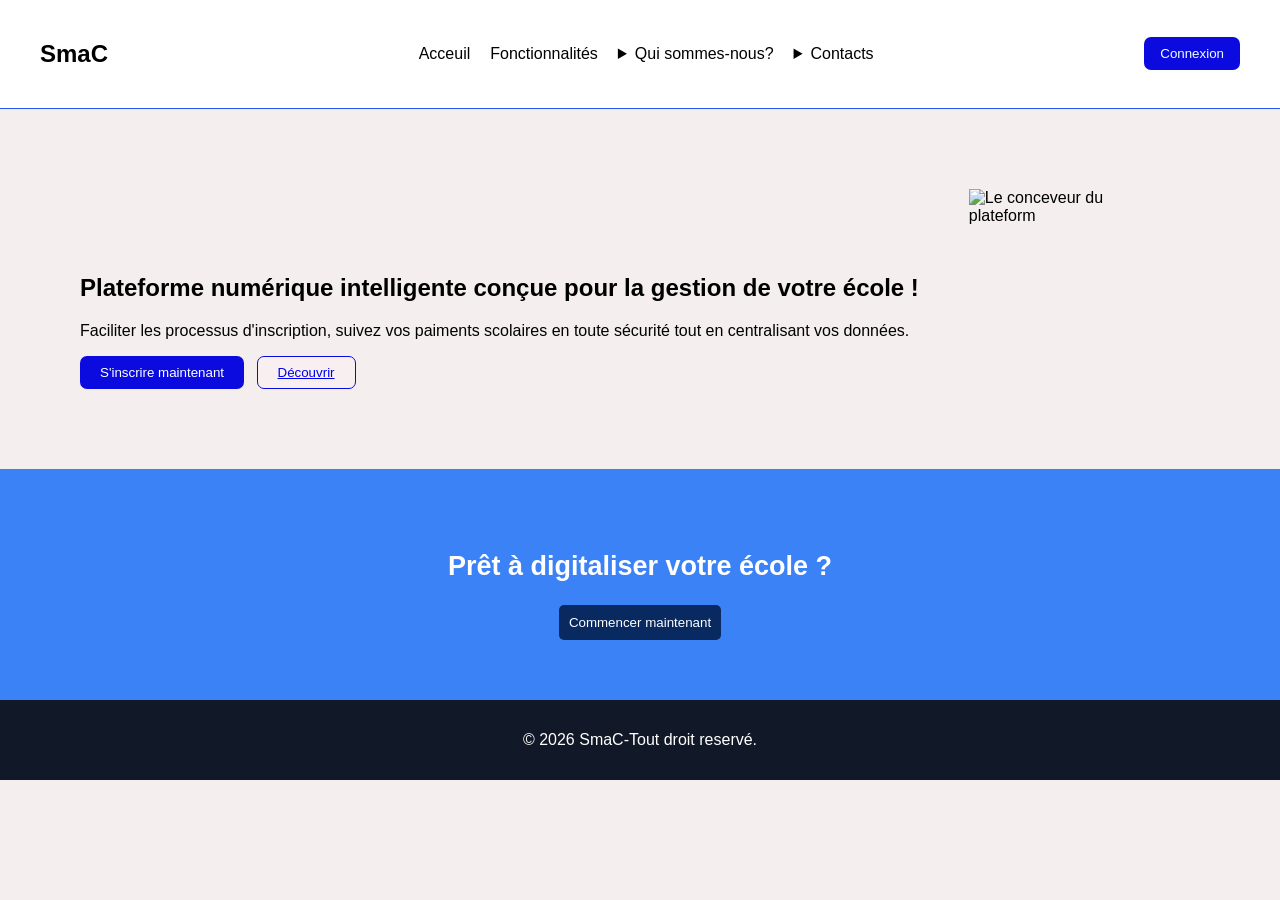
==== index.html @ 4f23d335 "The first project uploaded" ====
<!DOCTYPE html>
<html lang="fr">

<head>
  <meta charset="utf-8">
  <title>Première page web</title>
  <meta name="viewport" content="width=device-width, initial-scale=1, user-scalable=1" />
  <style>
    html {
      background-color: rgb(244, 238, 238);
      content-visibility: auto;
    }

    .nom {
      font-weight: 200px;
      font-family: Arial;
    }

    .en_tete {
      background-color: white;
      display: flex;
      justify-content: space-between;
      padding: 20px 40px;
      border-bottom: 0.5px solid rgb(32, 85, 244);
      align-items: center;
    }

    .liste {
      display: flex;
      justify-content: space-between;
      gap: 20px;
      list-style: none;
    }

    .connexion {
      background-color: rgb(11, 11, 224);
      color: azure;
      border-width: 0px;
      border-radius: 7px;
      padding: 9px 16px;
      cursor: pointer;
      transition: 0.15s;
    }

    .connexion:hover {
      opacity: 0.8;
    }

    .connexion:active {
      opacity: 0.5;
    }

    .Section1 {
      display: flex;
      align-items: flex-end;
      margin: 10px;
      padding: 70px;
      gap: 50px;
      justify-content: space-between 40px;


    }

    .inscription {
      background-color: rgb(11, 11, 224);
      color: white;
      border: 2px;
      border-radius: 7px;
      margin-right: 8px;
      cursor: pointer;
      border-radius: 7px;
      padding: 9px 20px;
      transition: 0.15s;
    }

    .inscription:hover {
      opacity: 0.8;
    }

    .inscription:active {
      opacity: 0.5;
    }

    .decouvrir {
      background-color: rgb(248, 240, 240);
      border: solid 0.5px rgb(11, 11, 224);
      border-radius: 7px;
      margin-right: 10px;
      cursor: pointer;
      padding: 7.9px 20px;
      transition: 0.15s;
    }

    .decouvrir:hover {
      opacity: 0.8;
    }

    .decouvrir:active {
      opacity: 0.5;
    }

    .final_word {
      text-align: center;
      background-color: #3B82F6;
      padding: 60px;
      color: white;
      font-family: Arial;
      font-size: large;
    }

    .commencer {
      background-color: #082a61;
      color: white;
      border-radius: 5px;
      border: none;
      padding: 10px;
      padding-inline: -5px;
      cursor: pointer;
      font-family: Arial;
      transition: 0.15s;
    }

    .commencer:hover {
      opacity: 0.8;
    }

    .commencer:active {
      opacity: 0.5;
    }

    body {
      font-family: Arial;
      margin: 0px;
    }

    footer {
      background-color: #111827;
      padding: 15px 30px;
      color: white;
      text-align: center;
    }
  </style>
</head>

<body>
  <header>
    <nav class="en_tete">
      <h1 class="nom">SmaC</h1>
      <ul class="liste">
        <li>Acceuil</li>
        <li>Fonctionnalités</li>
        <section>
          <details>
            <summary>Qui sommes-nous?</summary>
            <p> My name is NIYIBOGORA Jean Claude i was born in burundi and i've gotten a chance
              recently i'm pursuing my university studies in ALGERIA in computer science field!
              <br>
              I have always been driven to create my webpage to make my businesses & projects
              over the world get known ;
            </p>
            <p>

              This is the beginning of my career, I ensure that with a
              obsinated
              heart everthing will be done perfectly!<br>
              welcome to my SmaC plateform which goes :"School
              manager_Claude".
            </p>
          </details>
        </section>
        <section>
          <details>
            <summary>
              Contacts
            </summary>
            <p>
              <li>Whatsapp : +213562414591</li>
              <li>Mobile : +213781021986</li>
              <li>Youtube channel: www.youtube.com/@Strength_of_mind-i3y</li>
              <li>E-mail adress : nibogorajeanclaude2003@gmail.com</li>
            </p>
          </details>
        </section>

      </ul>
      <button class="connexion">Connexion</button>
    </nav>
  </header>
  <section class="Section1">
    <div>
      <h1>Plateforme numérique intelligente conçue pour la gestion de votre école !</h1>
      <p>Faciliter les processus d'inscription, suivez vos paiments scolaires en toute sécurité tout en
        centralisant vos données.
      </p>
      <button class="inscription">S'inscrire maintenant</button>
      <button class="decouvrir">
        <a href="c:\Users\ShiftTech\Documents\Projet De Plateforme Numérique De Gestion Scolaire.pdf" ,
          text-decoration="none" , color="black" target="_blank">Découvrir</a>
      </button>
    </div>
    <img src="c:\Users\ShiftTech\OneDrive\Images\PSX_20240601_235640.jpg" alt="Le conceveur du plateform" height="200"
      width="170">
  </section>

  <nav class="final_word">
    <h2>Prêt à digitaliser votre école ?</h2>
    <button class="commencer">
      Commencer maintenant
    </button>
  </nav>
  <footer>
    <p>© 2026 SmaC-Tout droit reservé.</p>
  </footer>
</body>

</html>
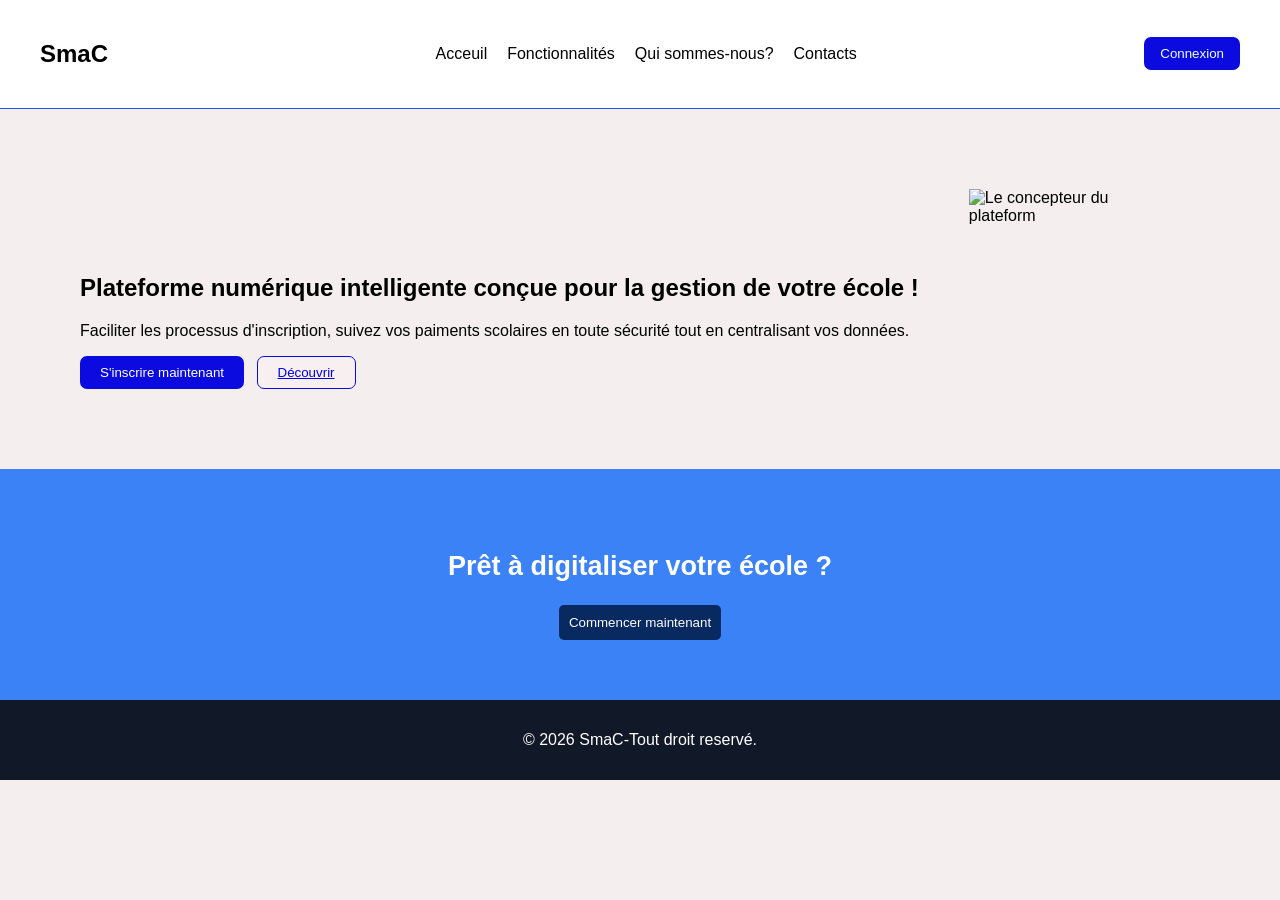
==== commit 82cf9058: "Update index.html" ====
--- a/index.html
+++ b/index.html
@@ -3,7 +3,7 @@
 
 <head>
   <meta charset="utf-8">
-  <title>Première page web</title>
+  <title>SmaC Plateform</title>
   <meta name="viewport" content="width=device-width, initial-scale=1, user-scalable=1" />
   <style>
     html {
@@ -149,39 +149,8 @@
       <ul class="liste">
         <li>Acceuil</li>
         <li>Fonctionnalités</li>
-        <section>
-          <details>
-            <summary>Qui sommes-nous?</summary>
-            <p> My name is NIYIBOGORA Jean Claude i was born in burundi and i've gotten a chance
-              recently i'm pursuing my university studies in ALGERIA in computer science field!
-              <br>
-              I have always been driven to create my webpage to make my businesses & projects
-              over the world get known ;
-            </p>
-            <p>
-
-              This is the beginning of my career, I ensure that with a
-              obsinated
-              heart everthing will be done perfectly!<br>
-              welcome to my SmaC plateform which goes :"School
-              manager_Claude".
-            </p>
-          </details>
-        </section>
-        <section>
-          <details>
-            <summary>
-              Contacts
-            </summary>
-            <p>
-              <li>Whatsapp : +213562414591</li>
-              <li>Mobile : +213781021986</li>
-              <li>Youtube channel: www.youtube.com/@Strength_of_mind-i3y</li>
-              <li>E-mail adress : nibogorajeanclaude2003@gmail.com</li>
-            </p>
-          </details>
-        </section>
-
+        <li>Qui sommes-nous?</li>
+        <li>Contacts</li>
       </ul>
       <button class="connexion">Connexion</button>
     </nav>
@@ -198,7 +167,7 @@
           text-decoration="none" , color="black" target="_blank">Découvrir</a>
       </button>
     </div>
-    <img src="c:\Users\ShiftTech\OneDrive\Images\PSX_20240601_235640.jpg" alt="Le conceveur du plateform" height="200"
+    <img src="c:\Users\ShiftTech\OneDrive\Images\PSX_20240601_235640.jpg" alt="Le concepteur du plateform" height="200"
       width="170">
   </section>
 
@@ -213,4 +182,4 @@
   </footer>
 </body>
 
-</html>+</html>
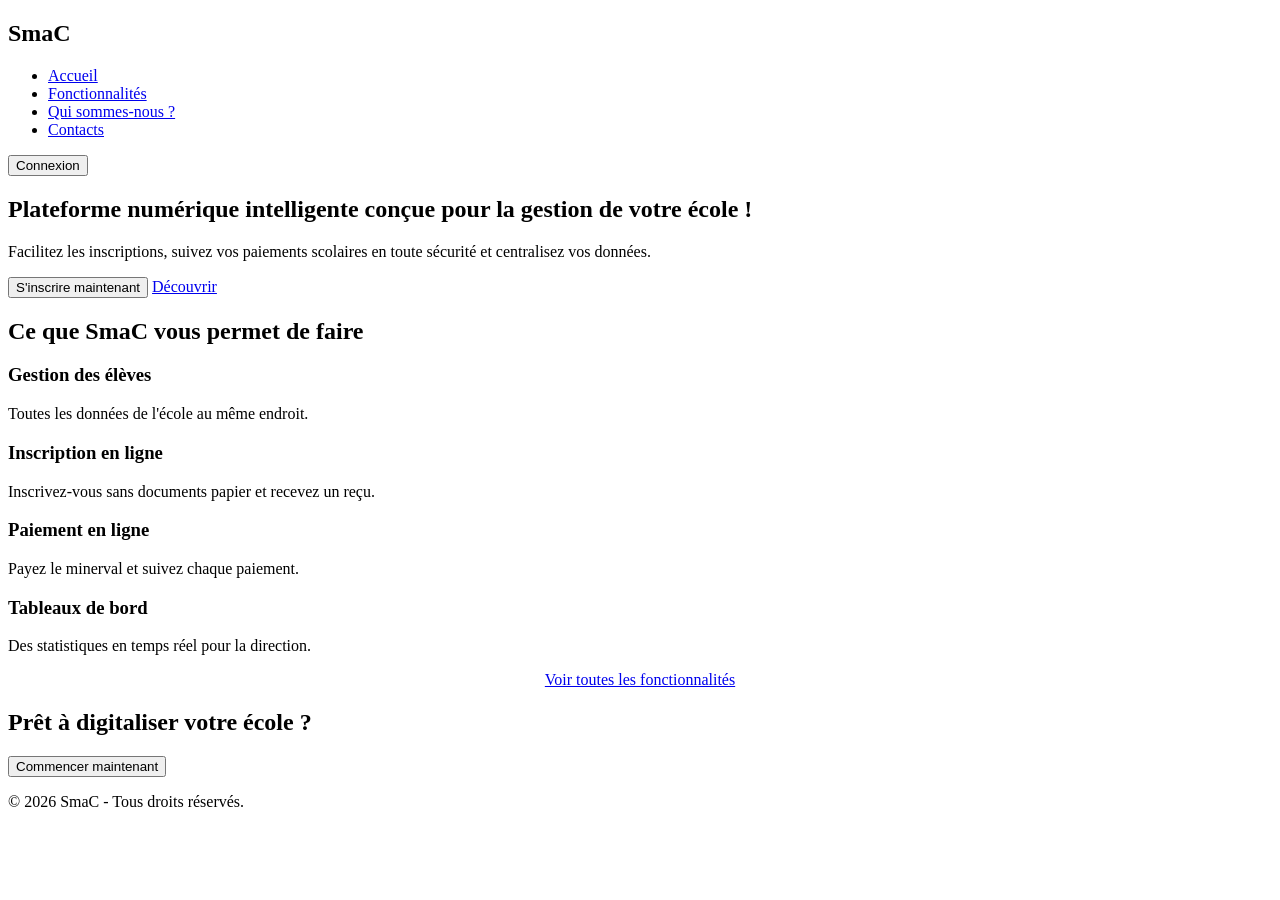
==== commit 546942b4: "Add files via upload" ====
--- a/index.html
+++ b/index.html
@@ -1,185 +1,58 @@
-<!DOCTYPE html>
-<html lang="fr">
-
-<head>
-  <meta charset="utf-8">
-  <title>SmaC Plateform</title>
-  <meta name="viewport" content="width=device-width, initial-scale=1, user-scalable=1" />
-  <style>
-    html {
-      background-color: rgb(244, 238, 238);
-      content-visibility: auto;
-    }
-
-    .nom {
-      font-weight: 200px;
-      font-family: Arial;
-    }
-
-    .en_tete {
-      background-color: white;
-      display: flex;
-      justify-content: space-between;
-      padding: 20px 40px;
-      border-bottom: 0.5px solid rgb(32, 85, 244);
-      align-items: center;
-    }
-
-    .liste {
-      display: flex;
-      justify-content: space-between;
-      gap: 20px;
-      list-style: none;
-    }
-
-    .connexion {
-      background-color: rgb(11, 11, 224);
-      color: azure;
-      border-width: 0px;
-      border-radius: 7px;
-      padding: 9px 16px;
-      cursor: pointer;
-      transition: 0.15s;
-    }
-
-    .connexion:hover {
-      opacity: 0.8;
-    }
-
-    .connexion:active {
-      opacity: 0.5;
-    }
-
-    .Section1 {
-      display: flex;
-      align-items: flex-end;
-      margin: 10px;
-      padding: 70px;
-      gap: 50px;
-      justify-content: space-between 40px;
-
-
-    }
-
-    .inscription {
-      background-color: rgb(11, 11, 224);
-      color: white;
-      border: 2px;
-      border-radius: 7px;
-      margin-right: 8px;
-      cursor: pointer;
-      border-radius: 7px;
-      padding: 9px 20px;
-      transition: 0.15s;
-    }
-
-    .inscription:hover {
-      opacity: 0.8;
-    }
-
-    .inscription:active {
-      opacity: 0.5;
-    }
-
-    .decouvrir {
-      background-color: rgb(248, 240, 240);
-      border: solid 0.5px rgb(11, 11, 224);
-      border-radius: 7px;
-      margin-right: 10px;
-      cursor: pointer;
-      padding: 7.9px 20px;
-      transition: 0.15s;
-    }
-
-    .decouvrir:hover {
-      opacity: 0.8;
-    }
-
-    .decouvrir:active {
-      opacity: 0.5;
-    }
-
-    .final_word {
-      text-align: center;
-      background-color: #3B82F6;
-      padding: 60px;
-      color: white;
-      font-family: Arial;
-      font-size: large;
-    }
-
-    .commencer {
-      background-color: #082a61;
-      color: white;
-      border-radius: 5px;
-      border: none;
-      padding: 10px;
-      padding-inline: -5px;
-      cursor: pointer;
-      font-family: Arial;
-      transition: 0.15s;
-    }
-
-    .commencer:hover {
-      opacity: 0.8;
-    }
-
-    .commencer:active {
-      opacity: 0.5;
-    }
-
-    body {
-      font-family: Arial;
-      margin: 0px;
-    }
-
-    footer {
-      background-color: #111827;
-      padding: 15px 30px;
-      color: white;
-      text-align: center;
-    }
-  </style>
-</head>
-
-<body>
-  <header>
-    <nav class="en_tete">
-      <h1 class="nom">SmaC</h1>
-      <ul class="liste">
-        <li>Acceuil</li>
-        <li>Fonctionnalités</li>
-        <li>Qui sommes-nous?</li>
-        <li>Contacts</li>
-      </ul>
-      <button class="connexion">Connexion</button>
-    </nav>
-  </header>
-  <section class="Section1">
-    <div>
-      <h1>Plateforme numérique intelligente conçue pour la gestion de votre école !</h1>
-      <p>Faciliter les processus d'inscription, suivez vos paiments scolaires en toute sécurité tout en
-        centralisant vos données.
-      </p>
-      <button class="inscription">S'inscrire maintenant</button>
-      <button class="decouvrir">
-        <a href="c:\Users\ShiftTech\Documents\Projet De Plateforme Numérique De Gestion Scolaire.pdf" ,
-          text-decoration="none" , color="black" target="_blank">Découvrir</a>
-      </button>
-    </div>
-    <img src="c:\Users\ShiftTech\OneDrive\Images\PSX_20240601_235640.jpg" alt="Le concepteur du plateform" height="200"
-      width="170">
-  </section>
-
-  <nav class="final_word">
-    <h2>Prêt à digitaliser votre école ?</h2>
-    <button class="commencer">
-      Commencer maintenant
-    </button>
-  </nav>
-  <footer>
-    <p>© 2026 SmaC-Tout droit reservé.</p>
-  </footer>
-</body>
-
-</html>
+<!DOCTYPE html>
+<html lang="fr">
+
+<head>
+  <meta charset="utf-8">
+  <title>SmaC - School Manager Claude</title>
+  <meta name="viewport" content="width=device-width, initial-scale=1">
+  <link rel="stylesheet" href="style.css">
+</head>
+
+<body>
+  <header>
+    <nav class="en_tete">
+      <h1 class="nom">SmaC</h1>
+      <ul class="liste">
+        <li><a href="index.html" class="actif">Accueil</a></li>
+        <li><a href="fonctionnalites.html">Fonctionnalités</a></li>
+        <li><a href="qui-sommes-nous.html">Qui sommes-nous ?</a></li>
+        <li><a href="contacts.html">Contacts</a></li>
+      </ul>
+      <button class="connexion">Connexion</button>
+    </nav>
+  </header>
+
+  <main>
+    <section class="Section1">
+      <div>
+        <h1>Plateforme numérique intelligente conçue pour la gestion de votre école !</h1>
+        <p>Facilitez les inscriptions, suivez vos paiements scolaires en toute sécurité et centralisez vos données.</p>
+        <button class="inscription">S'inscrire maintenant</button>
+        <a class="decouvrir" href="projet.pdf" target="_blank" rel="noopener">Découvrir</a>
+      </div>
+      <img src="photo.jpg" alt="Le concepteur de la plateforme" onerror="this.style.display='none'">
+    </section>
+
+    <section class="apercu">
+      <h2>Ce que SmaC vous permet de faire</h2>
+      <div class="grille">
+        <div class="carte"><h3>Gestion des élèves</h3><p>Toutes les données de l'école au même endroit.</p></div>
+        <div class="carte"><h3>Inscription en ligne</h3><p>Inscrivez-vous sans documents papier et recevez un reçu.</p></div>
+        <div class="carte"><h3>Paiement en ligne</h3><p>Payez le minerval et suivez chaque paiement.</p></div>
+        <div class="carte"><h3>Tableaux de bord</h3><p>Des statistiques en temps réel pour la direction.</p></div>
+      </div>
+      <p style="text-align:center"><a class="bouton inscription" href="fonctionnalites.html">Voir toutes les fonctionnalités</a></p>
+    </section>
+  </main>
+
+  <section class="final_word">
+    <h2>Prêt à digitaliser votre école ?</h2>
+    <button class="commencer">Commencer maintenant</button>
+  </section>
+
+  <footer>
+    <p>© 2026 SmaC - Tous droits réservés.</p>
+  </footer>
+</body>
+
+</html>
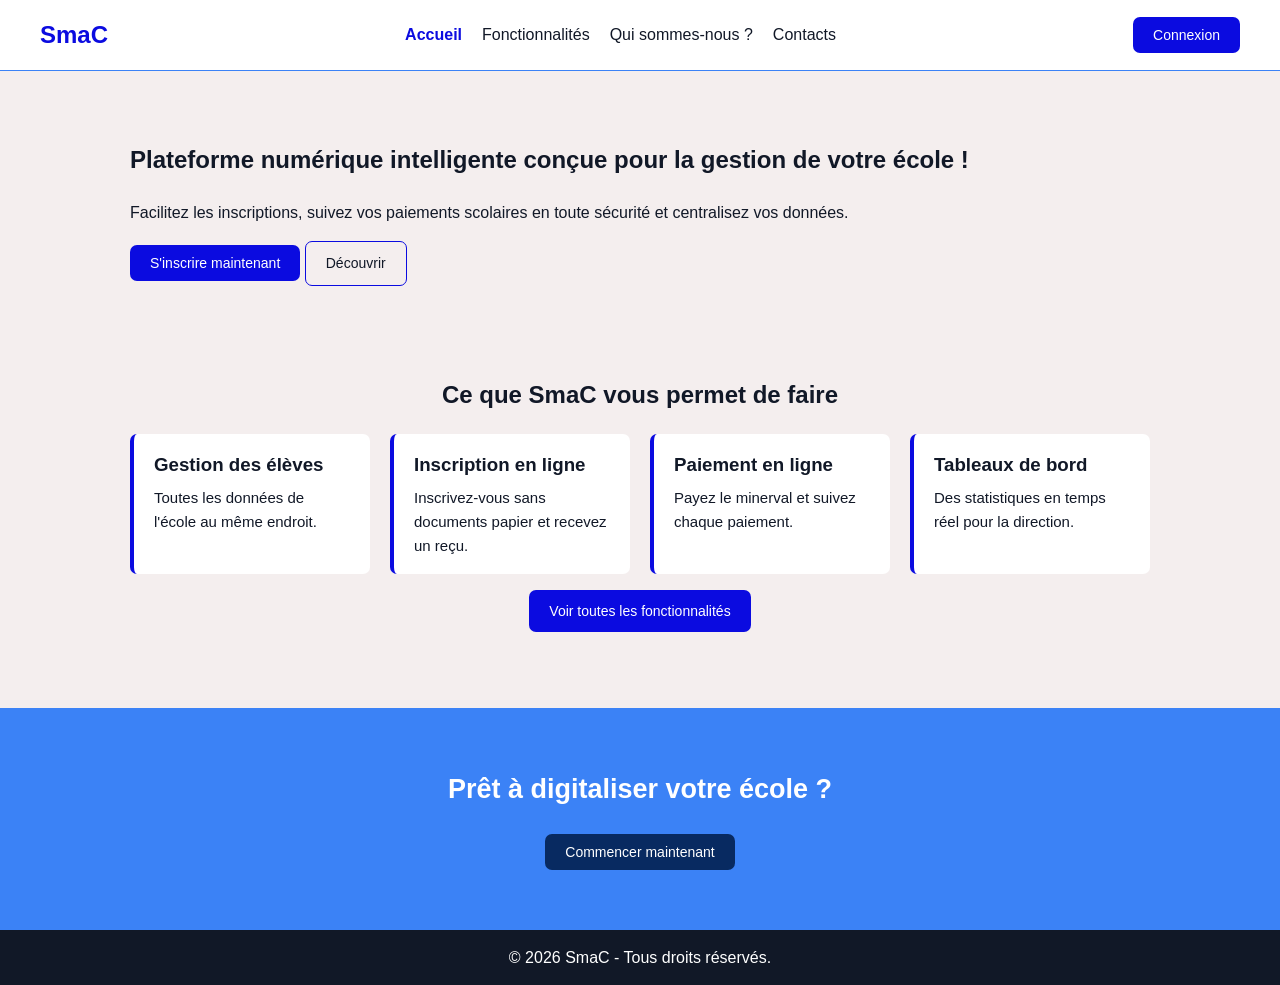
==== commit 2e2b349d: "Adding some js code to the project # SmaC - School Manager Claude  A multi-page website for **SmaC" ====
--- a/index.html
+++ b/index.html
@@ -53,6 +53,7 @@
   <footer>
     <p>© 2026 SmaC - Tous droits réservés.</p>
   </footer>
+  <script src="script.js"></script>
 </body>
 
 </html>
--- a/style.css
+++ b/style.css
@@ -0,0 +1,253 @@
+:root {
+  --bleu: #0b0be0;
+  --bleu-fonce: #082a61;
+  --bleu-clair: #3b82f6;
+  --fond: #f4eeee;
+  --sombre: #111827;
+}
+
+* { box-sizing: border-box; }
+
+body {
+  margin: 0;
+  font-family: Arial, sans-serif;
+  background: var(--fond);
+  color: var(--sombre);
+  line-height: 1.6;
+}
+
+a { color: inherit; }
+
+/* ---------- En-tête ---------- */
+.en_tete {
+  background: white;
+  display: flex;
+  flex-wrap: wrap;
+  justify-content: space-between;
+  align-items: center;
+  gap: 12px;
+  padding: 16px 40px;
+  border-bottom: 1px solid var(--bleu-clair);
+}
+
+.nom { margin: 0; font-weight: 700; color: var(--bleu); }
+
+.liste {
+  display: flex;
+  flex-wrap: wrap;
+  align-items: flex-start;
+  gap: 20px;
+  list-style: none;
+  margin: 0;
+  padding: 0;
+}
+
+.liste a { text-decoration: none; }
+.liste a:hover, .liste a.actif { color: var(--bleu); font-weight: bold; }
+
+.liste details { position: relative; }
+.liste summary { cursor: pointer; }
+.liste details[open] .infos {
+  position: absolute;
+  top: 28px;
+  left: 0;
+  z-index: 10;
+  width: 320px;
+  max-width: 85vw;
+  background: white;
+  border: 1px solid var(--bleu-clair);
+  border-radius: 7px;
+  padding: 12px 16px;
+  font-size: 14px;
+  box-shadow: 0 4px 14px rgba(0, 0, 0, 0.12);
+}
+.infos p { margin: 0 0 8px; }
+.infos ul { margin: 0; padding-left: 18px; }
+
+/* ---------- Boutons ---------- */
+.bouton, .connexion, .inscription, .decouvrir, .commencer {
+  display: inline-block;
+  font-family: Arial, sans-serif;
+  font-size: 14px;
+  text-decoration: none;
+  cursor: pointer;
+  border-radius: 7px;
+  border: none;
+  padding: 10px 20px;
+  transition: 0.15s;
+}
+.connexion, .inscription { background: var(--bleu); color: white; }
+.decouvrir {
+  background: var(--fond);
+  color: var(--sombre);
+  border: 1px solid var(--bleu);
+}
+.commencer { background: var(--bleu-fonce); color: white; }
+button:hover, .bouton:hover, a.decouvrir:hover, a.inscription:hover { opacity: 0.8; }
+button:active, .bouton:active { opacity: 0.5; }
+:focus-visible { outline: 3px solid var(--bleu-clair); outline-offset: 2px; }
+
+/* ---------- Accueil ---------- */
+.Section1 {
+  display: flex;
+  flex-wrap: wrap;
+  align-items: center;
+  justify-content: space-between;
+  gap: 50px;
+  max-width: 1100px;
+  margin: 0 auto;
+  padding: 70px 40px;
+}
+.Section1 > div { flex: 1 1 380px; }
+.Section1 h1 { margin-top: 0; }
+.Section1 img {
+  width: 170px;
+  height: 200px;
+  object-fit: cover;
+  border-radius: 7px;
+}
+
+.apercu {
+  max-width: 1100px;
+  margin: 0 auto;
+  padding: 0 40px 60px;
+}
+.apercu h2 { text-align: center; }
+.grille {
+  display: grid;
+  grid-template-columns: repeat(auto-fit, minmax(220px, 1fr));
+  gap: 20px;
+}
+.carte {
+  background: white;
+  border-left: 4px solid var(--bleu);
+  border-radius: 7px;
+  padding: 16px 20px;
+}
+.carte h3 { margin: 0 0 6px; }
+.carte p { margin: 0; font-size: 15px; }
+
+/* ---------- Page Fonctionnalités ---------- */
+.intro {
+  max-width: 900px;
+  margin: 0 auto;
+  padding: 50px 40px 10px;
+  text-align: center;
+}
+.section2 {
+  max-width: 900px;
+  margin: 0 auto;
+  padding: 10px 40px 50px;
+}
+.fonctionnalite {
+  background: white;
+  border-radius: 7px;
+  padding: 20px 24px;
+  margin-top: 20px;
+  border-left: 4px solid var(--bleu-clair);
+}
+.fonctionnalite h3 { margin: 0 0 8px; color: var(--bleu-fonce); }
+.fonctionnalite p { margin: 0 0 8px; }
+.fonctionnalite ul { margin: 0; padding-left: 20px; }
+
+/* ---------- Bas de page ---------- */
+.final_word {
+  text-align: center;
+  background: var(--bleu-clair);
+  padding: 60px 20px;
+  color: white;
+  font-size: large;
+}
+.final_word h2 { margin-top: 0; }
+
+footer {
+  background: var(--sombre);
+  padding: 15px 30px;
+  color: white;
+  text-align: center;
+}
+footer p { margin: 0; }
+
+@media (max-width: 600px) {
+  .en_tete { padding: 14px 20px; }
+  .Section1, .apercu, .intro, .section2 { padding-left: 20px; padding-right: 20px; }
+}
+
+/* ---------- Formulaire d'inscription (fenêtre) ---------- */
+.modal {
+  position: fixed;
+  inset: 0;
+  z-index: 100;
+  display: flex;
+  align-items: center;
+  justify-content: center;
+  padding: 16px;
+}
+.modal[hidden] { display: none; }
+.modal-fond { position: absolute; inset: 0; background: rgba(17, 24, 39, 0.6); }
+
+.form-container {
+  position: relative;
+  width: 450px;
+  max-width: 100%;
+  max-height: 100%;
+  overflow-y: auto;
+  background: white;
+  padding: 20px 24px;
+  border: 3px solid rgb(55, 141, 238);
+  border-radius: 15px;
+}
+.form-container h2 { margin: 0 0 8px; color: rgb(55, 141, 238); }
+.modal-intro { margin: 0 0 14px; color: grey; font-size: 15px; }
+
+.modal-fermer {
+  position: absolute;
+  top: 8px;
+  right: 12px;
+  background: none;
+  border: none;
+  font-size: 28px;
+  line-height: 1;
+  color: grey;
+  cursor: pointer;
+}
+
+.champ { margin-bottom: 12px; }
+.champ label { display: block; color: rgb(55, 141, 238); font-weight: bold; margin-bottom: 4px; }
+.input-field {
+  width: 100%;
+  height: 36px;
+  padding: 0 10px;
+  font-size: 16px;
+  border: 1px solid rgb(55, 141, 238);
+  border-radius: 5px;
+}
+.error-column { display: block; min-height: 16px; color: red; font-size: 13px; margin-top: 2px; }
+
+.subscribe-btn {
+  background: rgb(222, 219, 219);
+  padding: 8px 16px;
+  border: 1px solid gray;
+  border-radius: 7px;
+  color: rgb(55, 141, 238);
+  font-size: 16px;
+  cursor: pointer;
+}
+.subscribe-btn:hover { opacity: 0.8; }
+.succes { text-align: center; padding: 10px 0; }
+
+/* ---------- Connexion / session ---------- */
+.compte { display: flex; align-items: center; gap: 12px; }
+.salutation { font-size: 14px; color: var(--bleu-fonce); font-weight: bold; }
+.modal-bas { margin: 14px 0 0; font-size: 14px; color: grey; }
+.lien {
+  background: none;
+  border: none;
+  padding: 0;
+  color: var(--bleu);
+  font-size: inherit;
+  text-decoration: underline;
+  cursor: pointer;
+}
+.afficher { display: block; margin: 0 0 10px; font-size: 14px; color: grey; cursor: pointer; }
+.succes .subscribe-btn { margin: 4px; }
